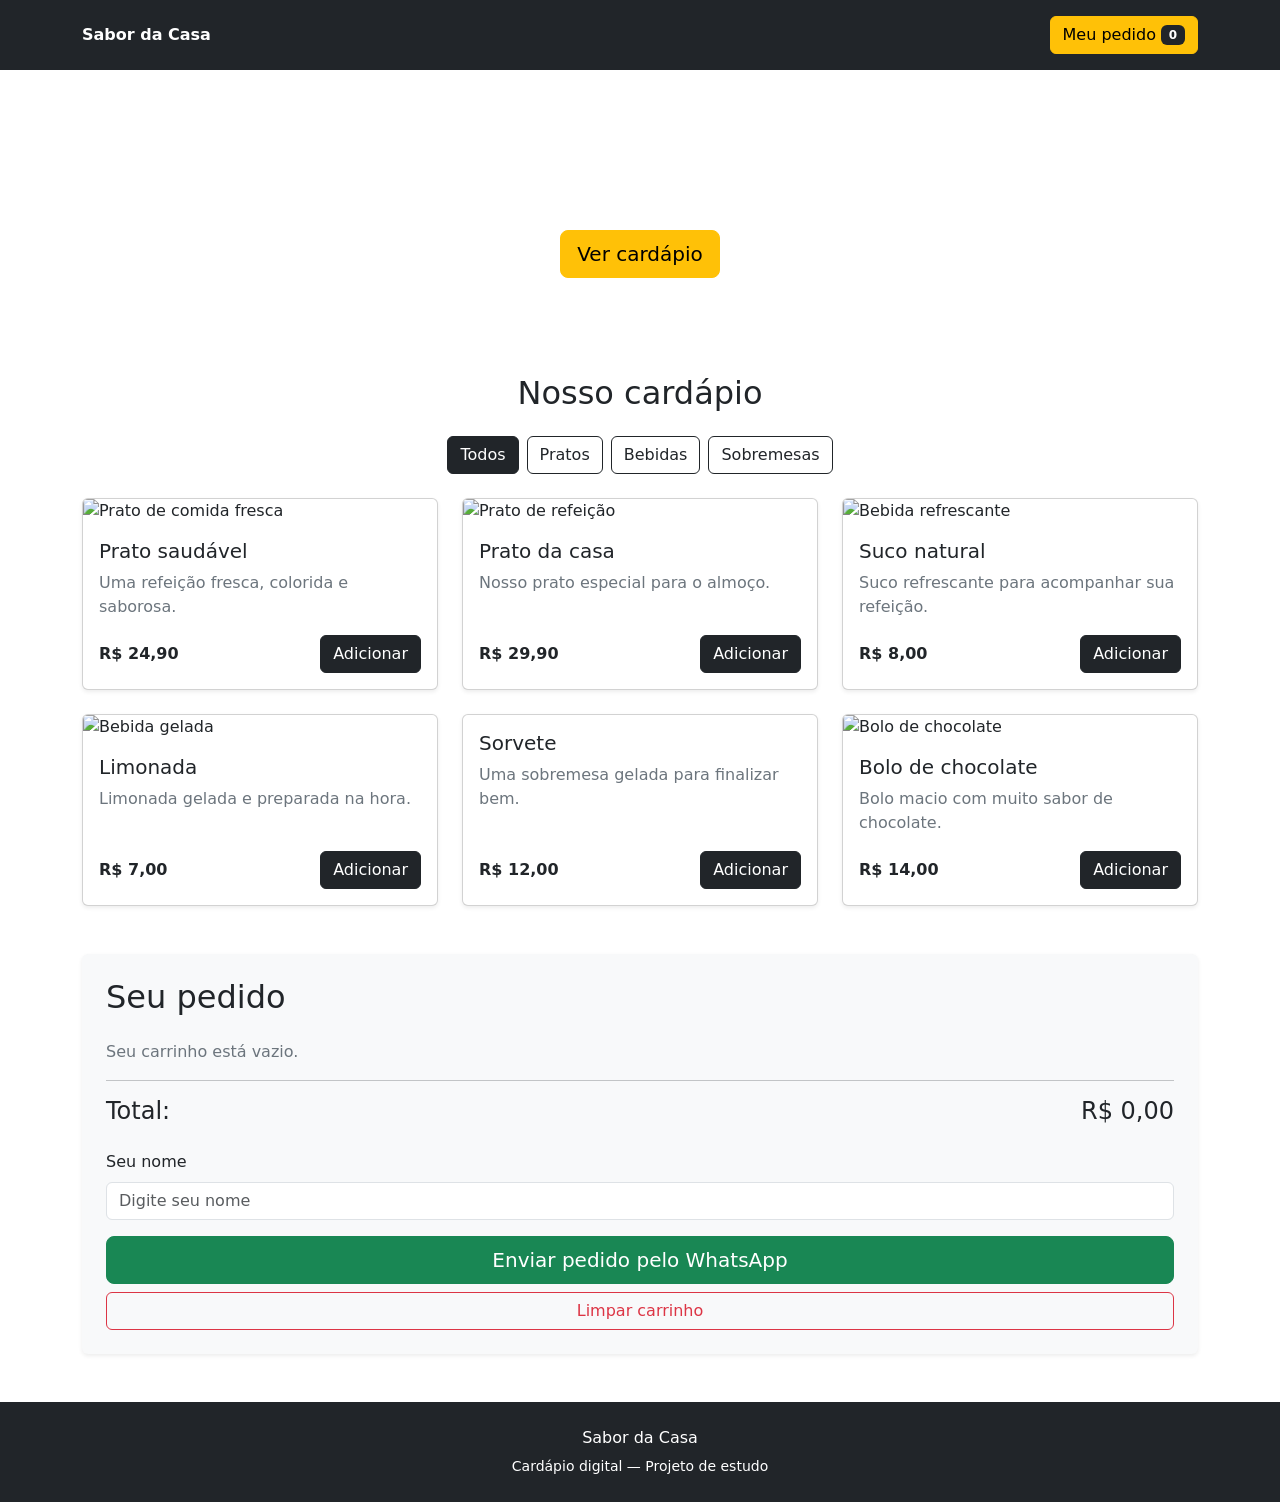
==== index.html @ c3c01e41 "first commit" ====
<!DOCTYPE html>
<html lang="pt-br">
<head>
    <meta charset="UTF-8">
    <meta name="viewport" content="width=device-width, initial-scale=1.0">

    <title>Sabor da Casa | Cardápio Digital</title>

    <!-- Bootstrap 5 -->
    <link
        href="https://cdn.jsdelivr.net/npm/bootstrap@5.3.8/dist/css/bootstrap.min.css"
        rel="stylesheet"
    >

  
    <link rel="stylesheet" href="style.css">
</head>
<body>

   
    <header class="bg-dark text-white py-3">
        <div class="container d-flex justify-content-between align-items-center">
            <a href="#" class="navbar-brand text-white fw-bold">
                 Sabor da Casa
            </a>

            <a href="#carrinho" class="btn btn-warning">
                Meu pedido <span id="cart-count" class="badge text-bg-dark">0</span>
            </a>
        </div>
    </header>

    
    <section class="hero text-center text-white py-5">
        <div class="container">
            <h1 class="display-5 fw-bold">Comida feita com carinho</h1>
            <p class="lead">
                Confira nosso cardápio e faça seu pedido!
            </p>
            <a href="#cardapio" class="btn btn-warning btn-lg">
                Ver cardápio
            </a>
        </div>
    </section>

    <main class="container py-5">

        <!-- Categorias -->
        <section id="cardapio">
            <h2 class="text-center mb-4">Nosso cardápio</h2>

            <div class="d-flex justify-content-center flex-wrap gap-2 mb-4">
                <button class="btn btn-outline-dark category-btn active"
                        data-category="todos">Todos</button>
                <button class="btn btn-outline-dark category-btn"
                        data-category="pratos">Pratos</button>
                <button class="btn btn-outline-dark category-btn"
                        data-category="bebidas">Bebidas</button>
                <button class="btn btn-outline-dark category-btn"
                        data-category="sobremesas">Sobremesas</button>
            </div>

          
            <div class="row g-4" id="product-list">

                <div class="col-12 col-sm-6 col-lg-4 product"
                     data-category="pratos">
                    <div class="card h-100 shadow-sm">
                        <img
                            src="https://images.unsplash.com/photo-1546069901-ba9599a7e63c?w=700"
                            class="card-img-top product-img"
                            alt="Prato de comida fresca"
                        >
                        <div class="card-body d-flex flex-column">
                            <h5 class="card-title">Prato saudável</h5>
                            <p class="card-text text-secondary">
                                Uma refeição fresca, colorida e saborosa.
                            </p>
                            <div class="mt-auto d-flex justify-content-between align-items-center">
                                <strong class="price">R$ 24,90</strong>
                                <button class="btn btn-dark add-to-cart"
                                        data-id="1"
                                        data-name="Prato saudável"
                                        data-price="24.90">
                                    Adicionar
                                </button>
                            </div>
                        </div>
                    </div>
                </div>

                <div class="col-12 col-sm-6 col-lg-4 product"
                     data-category="pratos">
                    <div class="card h-100 shadow-sm">
                        <img
                            src="https://images.unsplash.com/photo-1547592180-85f173990554?w=700"
                            class="card-img-top product-img"
                            alt="Prato de refeição"
                        >
                        <div class="card-body d-flex flex-column">
                            <h5 class="card-title">Prato da casa</h5>
                            <p class="card-text text-secondary">
                                Nosso prato especial para o almoço.
                            </p>
                            <div class="mt-auto d-flex justify-content-between align-items-center">
                                <strong class="price">R$ 29,90</strong>
                                <button class="btn btn-dark add-to-cart"
                                        data-id="2"
                                        data-name="Prato da casa"
                                        data-price="29.90">
                                    Adicionar
                                </button>
                            </div>
                        </div>
                    </div>
                </div>

                <div class="col-12 col-sm-6 col-lg-4 product"
                     data-category="bebidas">
                    <div class="card h-100 shadow-sm">
                        <img
                            src="https://images.unsplash.com/photo-1544145945-f90425340c7e?w=700"
                            class="card-img-top product-img"
                            alt="Bebida refrescante"
                        >
                        <div class="card-body d-flex flex-column">
                            <h5 class="card-title">Suco natural</h5>
                            <p class="card-text text-secondary">
                                Suco refrescante para acompanhar sua refeição.
                            </p>
                            <div class="mt-auto d-flex justify-content-between align-items-center">
                                <strong class="price">R$ 8,00</strong>
                                <button class="btn btn-dark add-to-cart"
                                        data-id="3"
                                        data-name="Suco natural"
                                        data-price="8.00">
                                    Adicionar
                                </button>
                            </div>
                        </div>
                    </div>
                </div>

                <div class="col-12 col-sm-6 col-lg-4 product"
                     data-category="bebidas">
                    <div class="card h-100 shadow-sm">
                        <img
                            src="https://images.unsplash.com/photo-1513558161293-cdaf765edfd7?w=700"
                            class="card-img-top product-img"
                            alt="Bebida gelada"
                        >
                        <div class="card-body d-flex flex-column">
                            <h5 class="card-title">Limonada</h5>
                            <p class="card-text text-secondary">
                                Limonada gelada e preparada na hora.
                            </p>
                            <div class="mt-auto d-flex justify-content-between align-items-center">
                                <strong class="price">R$ 7,00</strong>
                                <button class="btn btn-dark add-to-cart"
                                        data-id="4"
                                        data-name="Limonada"
                                        data-price="7.00">
                                    Adicionar
                                </button>
                            </div>
                        </div>
                    </div>
                </div>

                <div class="col-12 col-sm-6 col-lg-4 product"
                     data-category="sobremesas">
                    <div class="card h-100 shadow-sm">
                        
                        <div class="card-body d-flex flex-column">
                            <h5 class="card-title">Sorvete</h5>
                            <p class="card-text text-secondary">
                                Uma sobremesa gelada para finalizar bem.
                            </p>
                            <div class="mt-auto d-flex justify-content-between align-items-center">
                                <strong class="price">R$ 12,00</strong>
                                <button class="btn btn-dark add-to-cart"
                                        data-id="5"
                                        data-name="Sorvete"
                                        data-price="12.00">
                                    Adicionar
                                </button>
                            </div>
                        </div>
                    </div>
                </div>

                <div class="col-12 col-sm-6 col-lg-4 product"
                     data-category="sobremesas">
                    <div class="card h-100 shadow-sm">
                        <img
                            src="https://images.unsplash.com/photo-1578985545062-69928b1d9587?w=700"
                            class="card-img-top product-img"
                            alt="Bolo de chocolate"
                        >
                        <div class="card-body d-flex flex-column">
                            <h5 class="card-title">Bolo de chocolate</h5>
                            <p class="card-text text-secondary">
                                Bolo macio com muito sabor de chocolate.
                            </p>
                            <div class="mt-auto d-flex justify-content-between align-items-center">
                                <strong class="price">R$ 14,00</strong>
                                <button class="btn btn-dark add-to-cart"
                                        data-id="6"
                                        data-name="Bolo de chocolate"
                                        data-price="14.00">
                                    Adicionar
                                </button>
                            </div>
                        </div>
                    </div>
                </div>

            </div>
        </section>

        <!-- Carrinho -->
        <section id="carrinho" class="mt-5 p-4 bg-light rounded shadow-sm">
            <h2 class="mb-4"> Seu pedido</h2>

            <div id="cart-items">
                <p class="text-secondary">Seu carrinho está vazio.</p>
            </div>

            <hr>

            <div class="d-flex justify-content-between align-items-center">
                <h4>Total:</h4>
                <h4 id="cart-total">R$ 0,00</h4>
            </div>

            <div class="mt-3">
                <label for="customer-name" class="form-label">
                    Seu nome
                </label>
                <input
                    type="text"
                    id="customer-name"
                    class="form-control"
                    placeholder="Digite seu nome"
                >
            </div>

            <div class="d-grid gap-2 mt-3">
                <button id="whatsapp-btn" class="btn btn-success btn-lg">
                    Enviar pedido pelo WhatsApp
                </button>
                <button id="clear-cart" class="btn btn-outline-danger">
                    Limpar carrinho
                </button>
            </div>
        </section>

    </main>

    <footer class="bg-dark text-white text-center py-4">
        <p class="mb-1">Sabor da Casa</p>
        <small>Cardápio digital — Projeto de estudo</small>
    </footer>

    <!-- JavaScript do Bootstrap -->
    <script src="https://cdn.jsdelivr.net/npm/bootstrap@5.3.8/dist/js/bootstrap.bundle.min.js"></script>

    <!-- JavaScript do projeto -->
    <script src="script.js"></script>

</body>
</html>
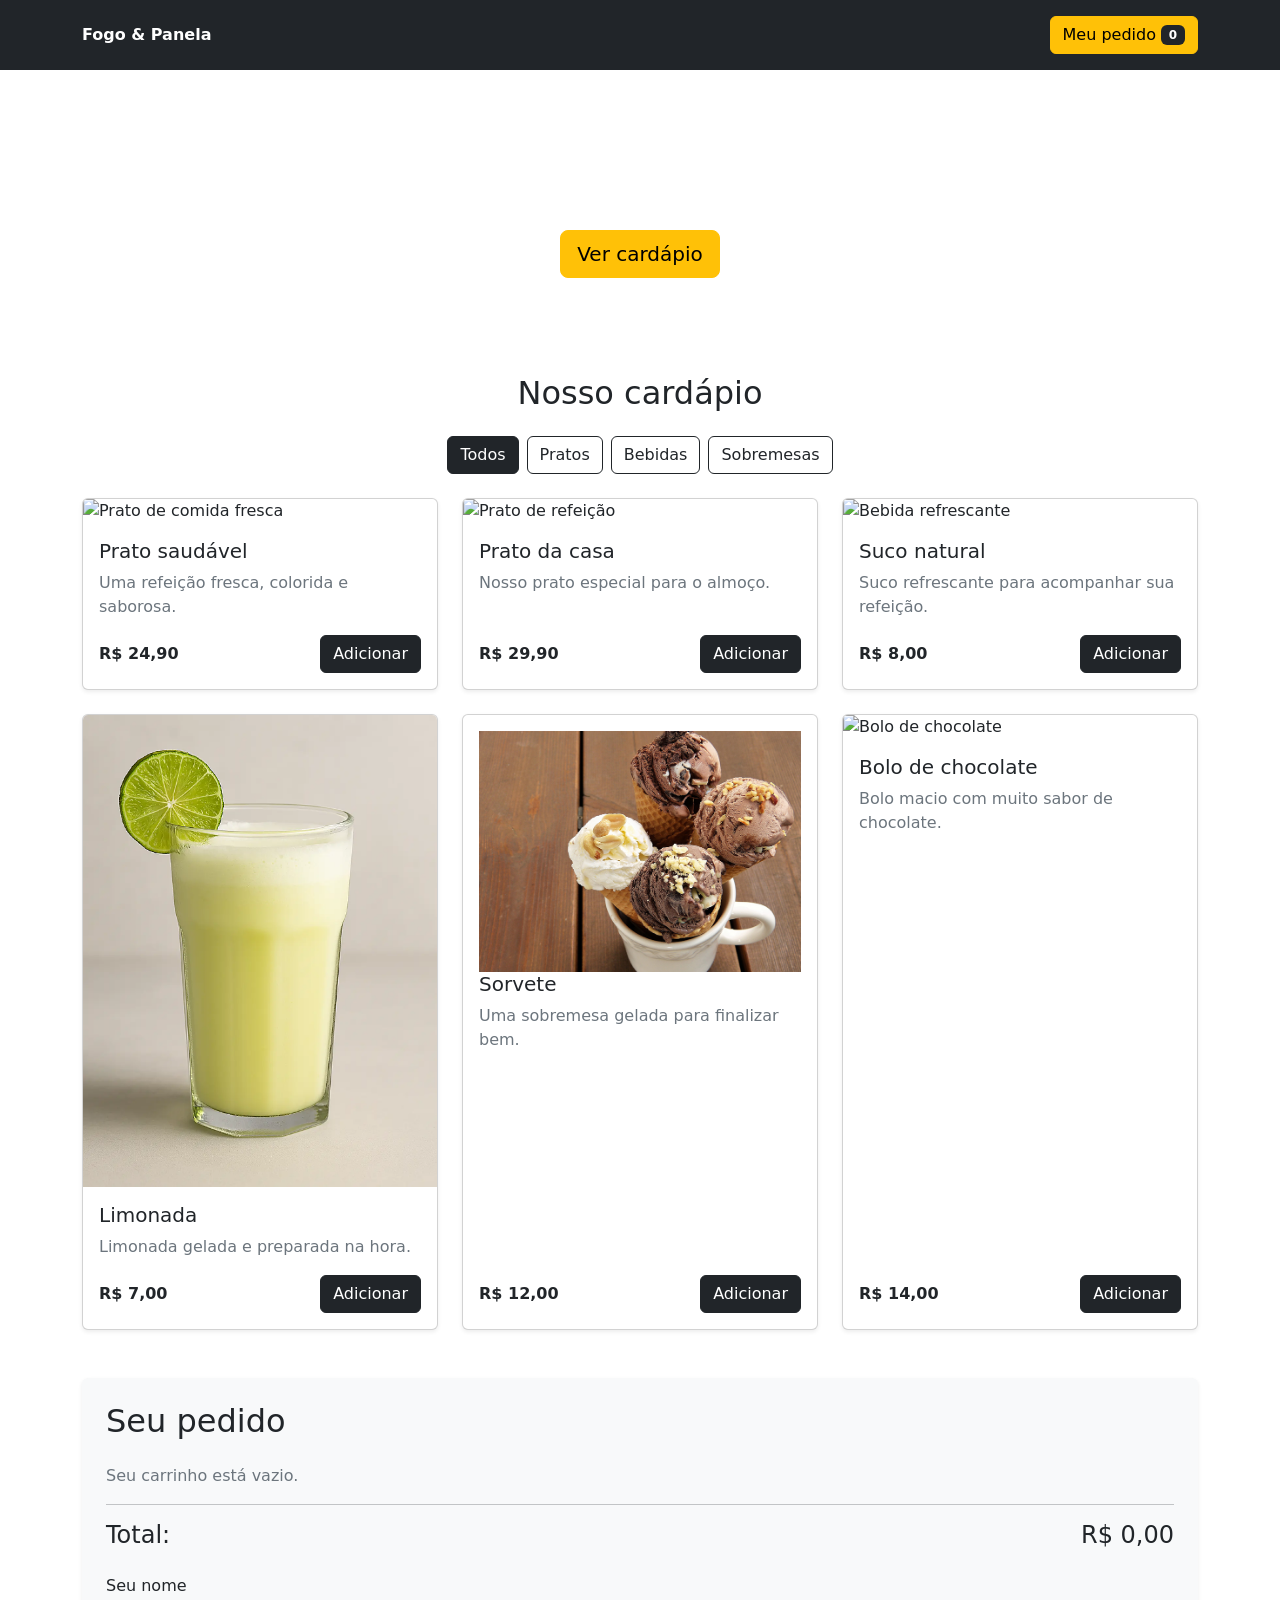
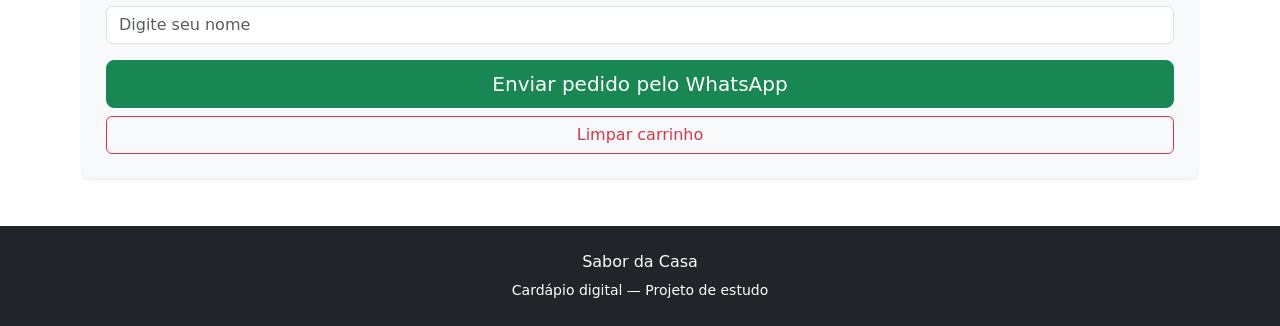
==== commit 6bd934fa: "1.0" ====
--- a/index.html
+++ b/index.html
@@ -1,273 +1,290 @@
-
-<!DOCTYPE html>
+<!doctype html>
 <html lang="pt-br">
-<head>
-    <meta charset="UTF-8">
-    <meta name="viewport" content="width=device-width, initial-scale=1.0">
-
-    <title>Sabor da Casa | Cardápio Digital</title>
-
-    <!-- Bootstrap 5 -->
+  <head>
+    <meta charset="UTF-8" />
+    <meta name="viewport" content="width=device-width, initial-scale=1.0" />
+
+    <title>Fogo & Panela | Cardápio Digital</title>
+
     <link
-        href="https://cdn.jsdelivr.net/npm/bootstrap@5.3.8/dist/css/bootstrap.min.css"
-        rel="stylesheet"
-    >
-
-  
-    <link rel="stylesheet" href="style.css">
-</head>
-<body>
-
-   
+      href="https://cdn.jsdelivr.net/npm/bootstrap@5.3.8/dist/css/bootstrap.min.css"
+      rel="stylesheet"
+    />
+
+    <link rel="stylesheet" href="style.css" />
+  </head>
+  <body>
     <header class="bg-dark text-white py-3">
-        <div class="container d-flex justify-content-between align-items-center">
-            <a href="#" class="navbar-brand text-white fw-bold">
-                 Sabor da Casa
-            </a>
-
-            <a href="#carrinho" class="btn btn-warning">
-                Meu pedido <span id="cart-count" class="badge text-bg-dark">0</span>
-            </a>
-        </div>
+      <div class="container d-flex justify-content-between align-items-center">
+        <a href="#" class="navbar-brand text-white fw-bold"> Fogo & Panela </a>
+
+        <a href="#carrinho" class="btn btn-warning">
+          Meu pedido <span id="cart-count" class="badge text-bg-dark">0</span>
+        </a>
+      </div>
     </header>
 
-    
     <section class="hero text-center text-white py-5">
-        <div class="container">
-            <h1 class="display-5 fw-bold">Comida feita com carinho</h1>
-            <p class="lead">
-                Confira nosso cardápio e faça seu pedido!
-            </p>
-            <a href="#cardapio" class="btn btn-warning btn-lg">
-                Ver cardápio
-            </a>
-        </div>
+      <div class="container">
+        <h1 class="display-5 fw-bold">Comida feita com carinho</h1>
+        <p class="lead">Confira nosso cardápio e faça seu pedido!</p>
+        <a href="#cardapio" class="btn btn-warning btn-lg"> Ver cardápio </a>
+      </div>
     </section>
 
     <main class="container py-5">
-
-        <!-- Categorias -->
-        <section id="cardapio">
-            <h2 class="text-center mb-4">Nosso cardápio</h2>
-
-            <div class="d-flex justify-content-center flex-wrap gap-2 mb-4">
-                <button class="btn btn-outline-dark category-btn active"
-                        data-category="todos">Todos</button>
-                <button class="btn btn-outline-dark category-btn"
-                        data-category="pratos">Pratos</button>
-                <button class="btn btn-outline-dark category-btn"
-                        data-category="bebidas">Bebidas</button>
-                <button class="btn btn-outline-dark category-btn"
-                        data-category="sobremesas">Sobremesas</button>
-            </div>
-
-          
-            <div class="row g-4" id="product-list">
-
-                <div class="col-12 col-sm-6 col-lg-4 product"
-                     data-category="pratos">
-                    <div class="card h-100 shadow-sm">
-                        <img
-                            src="https://images.unsplash.com/photo-1546069901-ba9599a7e63c?w=700"
-                            class="card-img-top product-img"
-                            alt="Prato de comida fresca"
-                        >
-                        <div class="card-body d-flex flex-column">
-                            <h5 class="card-title">Prato saudável</h5>
-                            <p class="card-text text-secondary">
-                                Uma refeição fresca, colorida e saborosa.
-                            </p>
-                            <div class="mt-auto d-flex justify-content-between align-items-center">
-                                <strong class="price">R$ 24,90</strong>
-                                <button class="btn btn-dark add-to-cart"
-                                        data-id="1"
-                                        data-name="Prato saudável"
-                                        data-price="24.90">
-                                    Adicionar
-                                </button>
-                            </div>
-                        </div>
-                    </div>
-                </div>
-
-                <div class="col-12 col-sm-6 col-lg-4 product"
-                     data-category="pratos">
-                    <div class="card h-100 shadow-sm">
-                        <img
-                            src="https://images.unsplash.com/photo-1547592180-85f173990554?w=700"
-                            class="card-img-top product-img"
-                            alt="Prato de refeição"
-                        >
-                        <div class="card-body d-flex flex-column">
-                            <h5 class="card-title">Prato da casa</h5>
-                            <p class="card-text text-secondary">
-                                Nosso prato especial para o almoço.
-                            </p>
-                            <div class="mt-auto d-flex justify-content-between align-items-center">
-                                <strong class="price">R$ 29,90</strong>
-                                <button class="btn btn-dark add-to-cart"
-                                        data-id="2"
-                                        data-name="Prato da casa"
-                                        data-price="29.90">
-                                    Adicionar
-                                </button>
-                            </div>
-                        </div>
-                    </div>
-                </div>
-
-                <div class="col-12 col-sm-6 col-lg-4 product"
-                     data-category="bebidas">
-                    <div class="card h-100 shadow-sm">
-                        <img
-                            src="https://images.unsplash.com/photo-1544145945-f90425340c7e?w=700"
-                            class="card-img-top product-img"
-                            alt="Bebida refrescante"
-                        >
-                        <div class="card-body d-flex flex-column">
-                            <h5 class="card-title">Suco natural</h5>
-                            <p class="card-text text-secondary">
-                                Suco refrescante para acompanhar sua refeição.
-                            </p>
-                            <div class="mt-auto d-flex justify-content-between align-items-center">
-                                <strong class="price">R$ 8,00</strong>
-                                <button class="btn btn-dark add-to-cart"
-                                        data-id="3"
-                                        data-name="Suco natural"
-                                        data-price="8.00">
-                                    Adicionar
-                                </button>
-                            </div>
-                        </div>
-                    </div>
-                </div>
-
-                <div class="col-12 col-sm-6 col-lg-4 product"
-                     data-category="bebidas">
-                    <div class="card h-100 shadow-sm">
-                        <img
-                            src="https://images.unsplash.com/photo-1513558161293-cdaf765edfd7?w=700"
-                            class="card-img-top product-img"
-                            alt="Bebida gelada"
-                        >
-                        <div class="card-body d-flex flex-column">
-                            <h5 class="card-title">Limonada</h5>
-                            <p class="card-text text-secondary">
-                                Limonada gelada e preparada na hora.
-                            </p>
-                            <div class="mt-auto d-flex justify-content-between align-items-center">
-                                <strong class="price">R$ 7,00</strong>
-                                <button class="btn btn-dark add-to-cart"
-                                        data-id="4"
-                                        data-name="Limonada"
-                                        data-price="7.00">
-                                    Adicionar
-                                </button>
-                            </div>
-                        </div>
-                    </div>
-                </div>
-
-                <div class="col-12 col-sm-6 col-lg-4 product"
-                     data-category="sobremesas">
-                    <div class="card h-100 shadow-sm">
-                        
-                        <div class="card-body d-flex flex-column">
-                            <h5 class="card-title">Sorvete</h5>
-                            <p class="card-text text-secondary">
-                                Uma sobremesa gelada para finalizar bem.
-                            </p>
-                            <div class="mt-auto d-flex justify-content-between align-items-center">
-                                <strong class="price">R$ 12,00</strong>
-                                <button class="btn btn-dark add-to-cart"
-                                        data-id="5"
-                                        data-name="Sorvete"
-                                        data-price="12.00">
-                                    Adicionar
-                                </button>
-                            </div>
-                        </div>
-                    </div>
-                </div>
-
-                <div class="col-12 col-sm-6 col-lg-4 product"
-                     data-category="sobremesas">
-                    <div class="card h-100 shadow-sm">
-                        <img
-                            src="https://images.unsplash.com/photo-1578985545062-69928b1d9587?w=700"
-                            class="card-img-top product-img"
-                            alt="Bolo de chocolate"
-                        >
-                        <div class="card-body d-flex flex-column">
-                            <h5 class="card-title">Bolo de chocolate</h5>
-                            <p class="card-text text-secondary">
-                                Bolo macio com muito sabor de chocolate.
-                            </p>
-                            <div class="mt-auto d-flex justify-content-between align-items-center">
-                                <strong class="price">R$ 14,00</strong>
-                                <button class="btn btn-dark add-to-cart"
-                                        data-id="6"
-                                        data-name="Bolo de chocolate"
-                                        data-price="14.00">
-                                    Adicionar
-                                </button>
-                            </div>
-                        </div>
-                    </div>
-                </div>
-
-            </div>
-        </section>
-
-        <!-- Carrinho -->
-        <section id="carrinho" class="mt-5 p-4 bg-light rounded shadow-sm">
-            <h2 class="mb-4"> Seu pedido</h2>
-
-            <div id="cart-items">
-                <p class="text-secondary">Seu carrinho está vazio.</p>
-            </div>
-
-            <hr>
-
-            <div class="d-flex justify-content-between align-items-center">
-                <h4>Total:</h4>
-                <h4 id="cart-total">R$ 0,00</h4>
-            </div>
-
-            <div class="mt-3">
-                <label for="customer-name" class="form-label">
-                    Seu nome
-                </label>
-                <input
-                    type="text"
-                    id="customer-name"
-                    class="form-control"
-                    placeholder="Digite seu nome"
-                >
-            </div>
-
-            <div class="d-grid gap-2 mt-3">
-                <button id="whatsapp-btn" class="btn btn-success btn-lg">
-                    Enviar pedido pelo WhatsApp
-                </button>
-                <button id="clear-cart" class="btn btn-outline-danger">
-                    Limpar carrinho
-                </button>
-            </div>
-        </section>
-
+      <section id="cardapio">
+        <h2 class="text-center mb-4">Nosso cardápio</h2>
+
+        <div class="d-flex justify-content-center flex-wrap gap-2 mb-4">
+          <button
+            class="btn btn-outline-dark category-btn active"
+            data-category="todos"
+          >
+            Todos
+          </button>
+          <button
+            class="btn btn-outline-dark category-btn"
+            data-category="pratos"
+          >
+            Pratos
+          </button>
+          <button
+            class="btn btn-outline-dark category-btn"
+            data-category="bebidas"
+          >
+            Bebidas
+          </button>
+          <button
+            class="btn btn-outline-dark category-btn"
+            data-category="sobremesas"
+          >
+            Sobremesas
+          </button>
+        </div>
+
+        <div class="row g-4" id="product-list">
+          <div class="col-12 col-sm-6 col-lg-4 product" data-category="pratos">
+            <div class="card h-100 shadow-sm">
+              <img
+                src="https://images.unsplash.com/photo-1546069901-ba9599a7e63c?w=700"
+                class="card-img-top product-img"
+                alt="Prato de comida fresca"
+              />
+              <div class="card-body d-flex flex-column">
+                <h5 class="card-title">Prato saudável</h5>
+                <p class="card-text text-secondary">
+                  Uma refeição fresca, colorida e saborosa.
+                </p>
+                <div
+                  class="mt-auto d-flex justify-content-between align-items-center"
+                >
+                  <strong class="price">R$ 24,90</strong>
+                  <button
+                    class="btn btn-dark add-to-cart"
+                    data-id="1"
+                    data-name="Prato saudável"
+                    data-price="24.90"
+                  >
+                    Adicionar
+                  </button>
+                </div>
+              </div>
+            </div>
+          </div>
+
+          <div class="col-12 col-sm-6 col-lg-4 product" data-category="pratos">
+            <div class="card h-100 shadow-sm">
+              <img
+                src="https://images.unsplash.com/photo-1547592180-85f173990554?w=700"
+                class="card-img-top product-img"
+                alt="Prato de refeição"
+              />
+              <div class="card-body d-flex flex-column">
+                <h5 class="card-title">Prato da casa</h5>
+                <p class="card-text text-secondary">
+                  Nosso prato especial para o almoço.
+                </p>
+                <div
+                  class="mt-auto d-flex justify-content-between align-items-center"
+                >
+                  <strong class="price">R$ 29,90</strong>
+                  <button
+                    class="btn btn-dark add-to-cart"
+                    data-id="2"
+                    data-name="Prato da casa"
+                    data-price="29.90"
+                  >
+                    Adicionar
+                  </button>
+                </div>
+              </div>
+            </div>
+          </div>
+
+          <div class="col-12 col-sm-6 col-lg-4 product" data-category="bebidas">
+            <div class="card h-100 shadow-sm">
+              <img
+                src="https://images.unsplash.com/photo-1544145945-f90425340c7e?w=700"
+                class="card-img-top product-img"
+                alt="Bebida refrescante"
+              />
+              <div class="card-body d-flex flex-column">
+                <h5 class="card-title">Suco natural</h5>
+                <p class="card-text text-secondary">
+                  Suco refrescante para acompanhar sua refeição.
+                </p>
+                <div
+                  class="mt-auto d-flex justify-content-between align-items-center"
+                >
+                  <strong class="price">R$ 8,00</strong>
+                  <button
+                    class="btn btn-dark add-to-cart"
+                    data-id="3"
+                    data-name="Suco natural"
+                    data-price="8.00"
+                  >
+                    Adicionar
+                  </button>
+                </div>
+              </div>
+            </div>
+          </div>
+
+          <div class="col-12 col-sm-6 col-lg-4 product" data-category="bebidas">
+            <div class="card h-100 shadow-sm">
+              <img
+                img
+                src="IMG/limonada.png"
+                class="card-img-top product-img"
+                alt="Bebida gelada"
+              />
+              <div class="card-body d-flex flex-column">
+                <h5 class="card-title">Limonada</h5>
+                <p class="card-text text-secondary">
+                  Limonada gelada e preparada na hora.
+                </p>
+                <div
+                  class="mt-auto d-flex justify-content-between align-items-center"
+                >
+                  <strong class="price">R$ 7,00</strong>
+                  <button
+                    class="btn btn-dark add-to-cart"
+                    data-id="4"
+                    data-name="Limonada"
+                    data-price="7.00"
+                  >
+                    Adicionar
+                  </button>
+                </div>
+              </div>
+            </div>
+          </div>
+
+          <div
+            class="col-12 col-sm-6 col-lg-4 product"
+            data-category="sobremesas"
+          >
+            <div class="card h-100 shadow-sm">
+              <div class="card-body d-flex flex-column">
+                <img src="IMG/sorvete.png" />
+                <h5 class="card-title">Sorvete</h5>
+                <p class="card-text text-secondary">
+                  Uma sobremesa gelada para finalizar bem.
+                </p>
+                <div
+                  class="mt-auto d-flex justify-content-between align-items-center"
+                >
+                  <strong class="price">R$ 12,00</strong>
+                  <button
+                    class="btn btn-dark add-to-cart"
+                    data-id="5"
+                    data-name="Sorvete"
+                    data-price="12.00"
+                  >
+                    Adicionar
+                  </button>
+                </div>
+              </div>
+            </div>
+          </div>
+
+          <div
+            class="col-12 col-sm-6 col-lg-4 product"
+            data-category="sobremesas"
+          >
+            <div class="card h-100 shadow-sm">
+              <img
+                src="https://images.unsplash.com/photo-1578985545062-69928b1d9587?w=700"
+                class="card-img-top product-img"
+                alt="Bolo de chocolate"
+              />
+              <div class="card-body d-flex flex-column">
+                <h5 class="card-title">Bolo de chocolate</h5>
+                <p class="card-text text-secondary">
+                  Bolo macio com muito sabor de chocolate.
+                </p>
+                <div
+                  class="mt-auto d-flex justify-content-between align-items-center"
+                >
+                  <strong class="price">R$ 14,00</strong>
+                  <button
+                    class="btn btn-dark add-to-cart"
+                    data-id="6"
+                    data-name="Bolo de chocolate"
+                    data-price="14.00"
+                  >
+                    Adicionar
+                  </button>
+                </div>
+              </div>
+            </div>
+          </div>
+        </div>
+      </section>
+
+      <section id="carrinho" class="mt-5 p-4 bg-light rounded shadow-sm">
+        <h2 class="mb-4">Seu pedido</h2>
+
+        <div id="cart-items">
+          <p class="text-secondary">Seu carrinho está vazio.</p>
+        </div>
+
+        <hr />
+
+        <div class="d-flex justify-content-between align-items-center">
+          <h4>Total:</h4>
+          <h4 id="cart-total">R$ 0,00</h4>
+        </div>
+
+        <div class="mt-3">
+          <label for="customer-name" class="form-label"> Seu nome </label>
+          <input
+            type="text"
+            id="customer-name"
+            class="form-control"
+            placeholder="Digite seu nome"
+          />
+        </div>
+
+        <div class="d-grid gap-2 mt-3">
+          <button id="whatsapp-btn" class="btn btn-success btn-lg">
+            Enviar pedido pelo WhatsApp
+          </button>
+          <button id="clear-cart" class="btn btn-outline-danger">
+            Limpar carrinho
+          </button>
+        </div>
+      </section>
     </main>
 
     <footer class="bg-dark text-white text-center py-4">
-        <p class="mb-1">Sabor da Casa</p>
-        <small>Cardápio digital — Projeto de estudo</small>
+      <p class="mb-1">Sabor da Casa</p>
+      <small>Cardápio digital — Projeto de estudo</small>
     </footer>
 
-    <!-- JavaScript do Bootstrap -->
     <script src="https://cdn.jsdelivr.net/npm/bootstrap@5.3.8/dist/js/bootstrap.bundle.min.js"></script>
 
-    <!-- JavaScript do projeto -->
     <script src="script.js"></script>
-
-</body>
+  </body>
 </html>
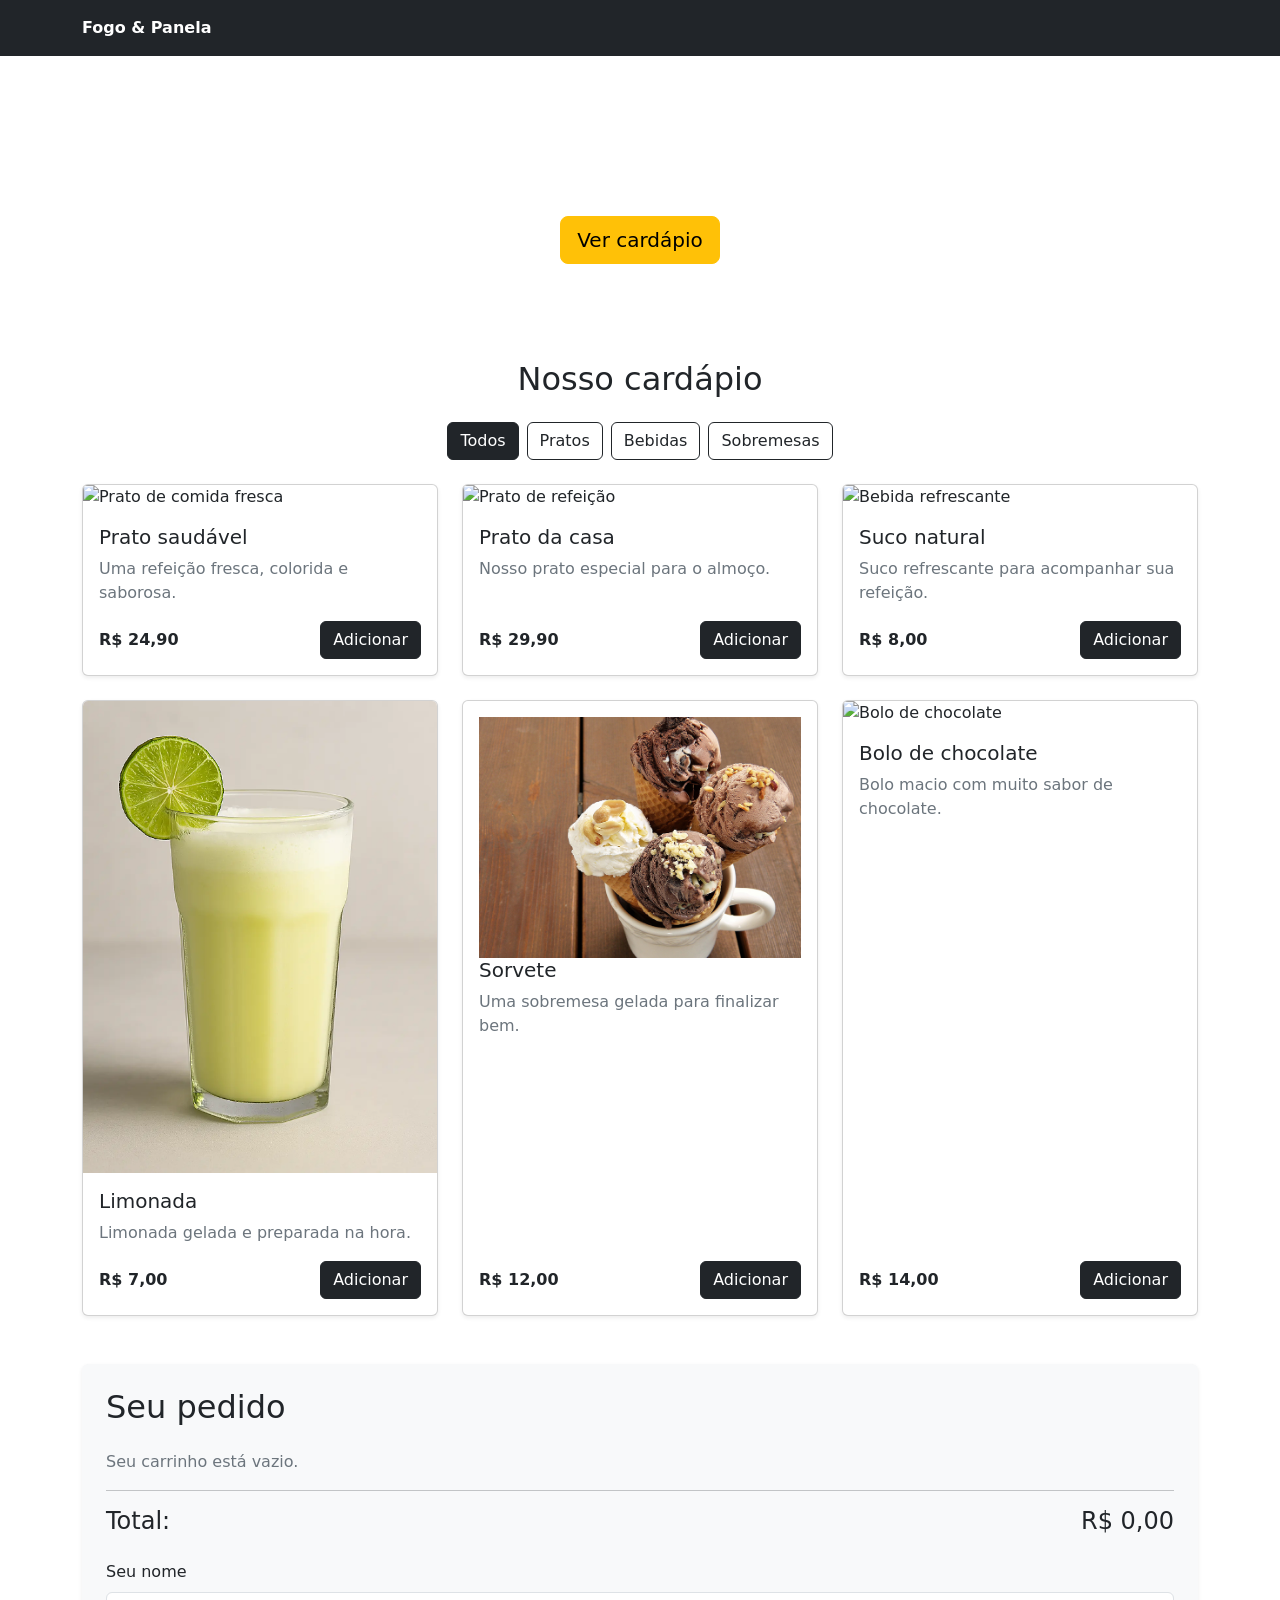
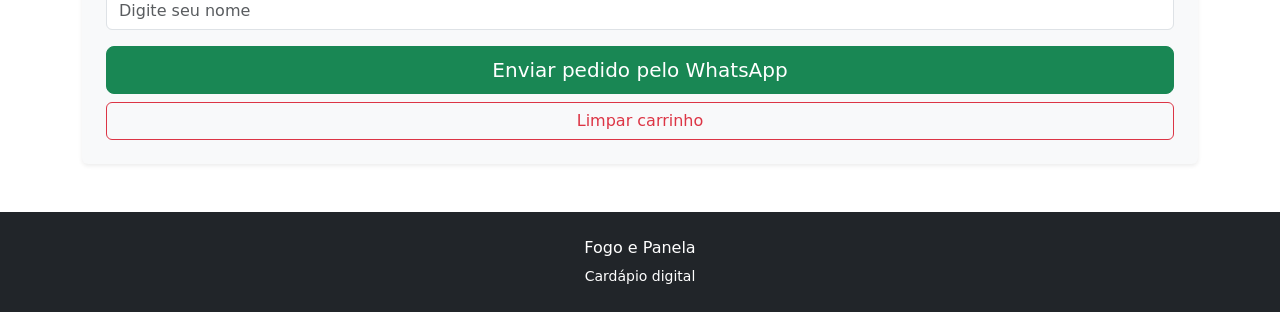
==== commit 72b4aaf8: "aa" ====
--- a/index.html
+++ b/index.html
@@ -10,13 +10,34 @@
       href="https://cdn.jsdelivr.net/npm/bootstrap@5.3.8/dist/css/bootstrap.min.css"
       rel="stylesheet"
     />
-
     <link rel="stylesheet" href="style.css" />
   </head>
   <body>
     <header class="bg-dark text-white py-3">
       <div class="container d-flex justify-content-between align-items-center">
         <a href="#" class="navbar-brand text-white fw-bold"> Fogo & Panela </a>
+
+        <div class="collapse navbar-collapse" id="navbarNav">
+          <ul class="navbar-nav ms-auto">
+            <li class="nav-item">
+              <a class="nav-link active" aria-current="page" href="index.html"
+                >Início</a
+              >
+            <li class="nav-item">
+  <a class="nav-link" href="index.html">Início</a>
+</li>
+
+<li class="nav-item">
+  <a class="nav-link" href="bebidas.html">Bebidas</a>
+</li>
+
+<li class="nav-item">
+  <a class="nav-link" href="pratos.html">Pratos</a>
+</li>
+
+<li class="nav-item">
+  <a class="nav-link" href="sobremesas.html">Sobremesas</a>
+</li>
 
         <a href="#carrinho" class="btn btn-warning">
           Meu pedido <span id="cart-count" class="badge text-bg-dark">0</span>
@@ -279,8 +300,8 @@
     </main>
 
     <footer class="bg-dark text-white text-center py-4">
-      <p class="mb-1">Sabor da Casa</p>
-      <small>Cardápio digital — Projeto de estudo</small>
+      <p class="mb-1">Fogo e Panela</p>
+      <small>Cardápio digital </small>
     </footer>
 
     <script src="https://cdn.jsdelivr.net/npm/bootstrap@5.3.8/dist/js/bootstrap.bundle.min.js"></script>
